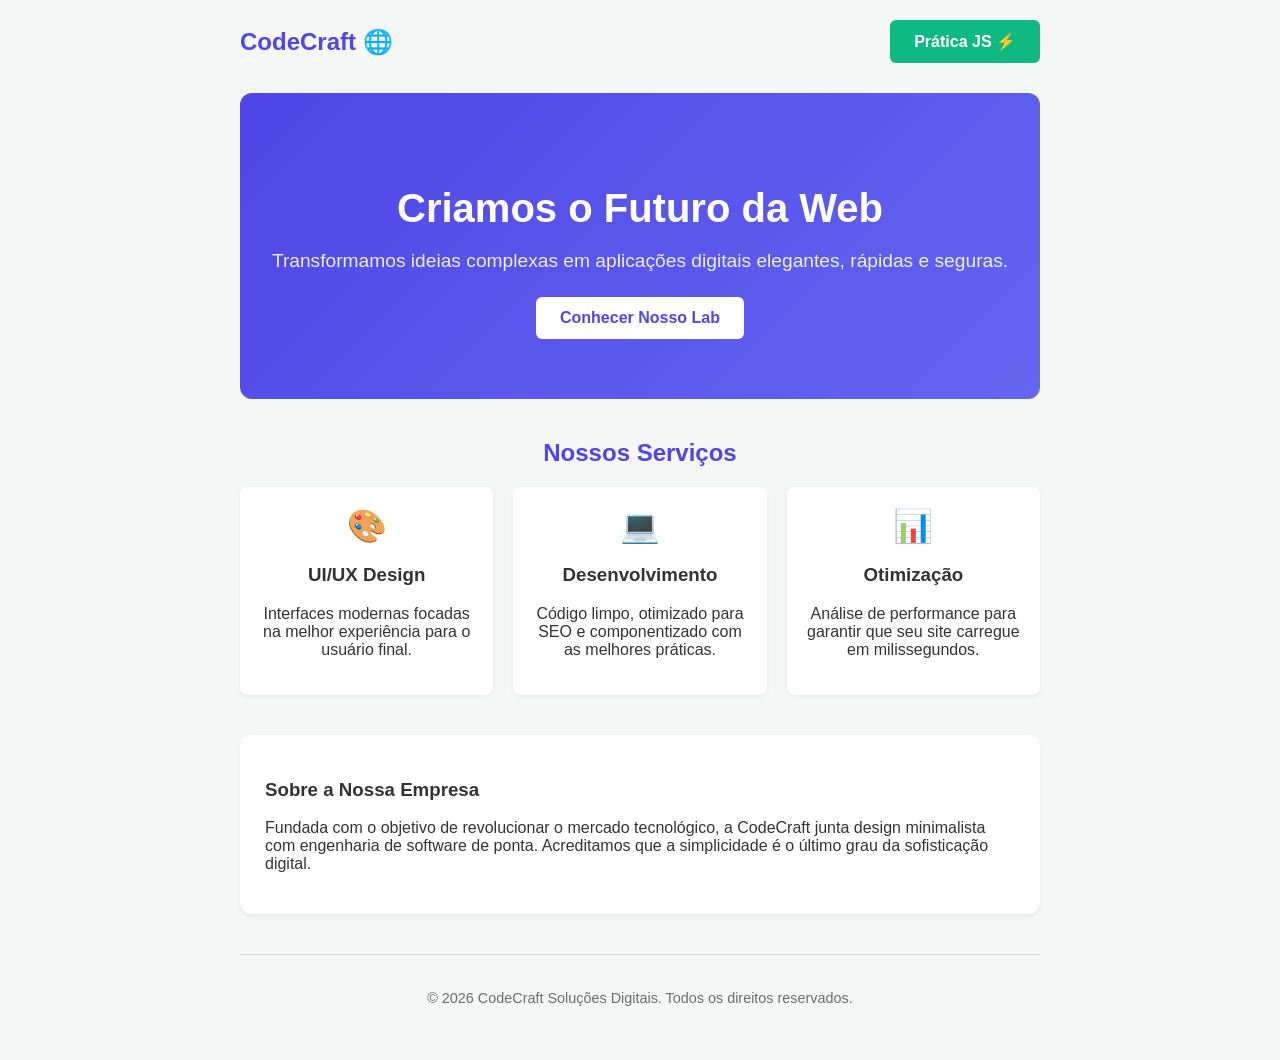
==== js/index/index.html @ 20994b1e "Add inittial files via upload." ====
<!DOCTYPE html>
<html lang="pt-BR">
<head>
    <meta charset="UTF-8">
    <meta name="viewport" content="width=device-width, initial-scale=1.0">
    <title>CodeCraft - Soluções Digitais</title>
    <link rel="stylesheet" href="../main.css">
</head>
<body>

    <header>
        <div style="font-weight: bold; font-size: 1.5rem; color: var(--primary-color);">CodeCraft 🌐</div>
        <nav>
            <a href="../jslab/jslab.html" class="btn-cta">Prática JS ⚡</a>
        </nav>
    </header>

    <div class="container">
        <section class="hero">
            <h1>Criamos o Futuro da Web</h1>
            <p>Transformamos ideias complexas em aplicações digitais elegantes, rápidas e seguras.</p>
            <a href="" class="btn-cta" style="background-color: white; color: var(--primary-color);">Conhecer Nosso Lab</a>
        </section>

        <h2 style="text-align: center; margin-bottom: 20px;">Nossos Serviços</h2>
        <section class="features">
            <div class="feature-card">
                <div style="font-size: 2rem; margin-bottom: 10px;">🎨</div>
                <h3>UI/UX Design</h3>
                <p>Interfaces modernas focadas na melhor experiência para o usuário final.</p>
            </div>
            <div class="feature-card">
                <div style="font-size: 2rem; margin-bottom: 10px;">💻</div>
                <h3>Desenvolvimento</h3>
                <p>Código limpo, otimizado para SEO e componentizado com as melhores práticas.</p>
            </div>
            <div class="feature-card">
                <div style="font-size: 2rem; margin-bottom: 10px;">📊</div>
                <h3>Otimização</h3>
                <p>Análise de performance para garantir que seu site carregue em milissegundos.</p>
            </div>
        </section>

        <section class="card">
            <h3>Sobre a Nossa Empresa</h3>
            <p>Fundada com o objetivo de revolucionar o mercado tecnológico, a CodeCraft junta design minimalista com engenharia de software de ponta. Acreditamos que a simplicidade é o último grau da sofisticação digital.</p>
        </section>

        <footer>
            <p>&copy; 2026 CodeCraft Soluções Digitais. Todos os direitos reservados.</p>
        </footer>
    </div>

</body>
</html>
---- js/main.css ----
:root {
            --bg-color: #f4f7f6;
            --text-color: #333;
            --card-bg: #ffffff;
            --primary-color: #4f46e5;
        }

        /* Classe que será usada para o Modo Escuro via JS */
        .dark-mode {
            --bg-color: #1e1e24;
            --text-color: #f4f7f6;
            --card-bg: #2b2b36;
            --primary-color: #818cf8;
        }

        body {
            font-family: 'Segoe UI', Tahoma, Geneva, Verdana, sans-serif;
            background-color: var(--bg-color);
            color: var(--text-color);
            margin: 0;
            padding: 20px;
            transition: background-color 0.3s, color 0.3s;
        }

        header {
            display: flex;
            justify-content: space-between;
            align-items: center;
            max-width: 800px;
            margin: 0 auto 30px auto;
        }

        .container {
            max-width: 800px;
            margin: 0 auto;
        }

        .card {
            background-color: var(--card-bg);
            padding: 25px;
            border-radius: 12px;
            box-shadow: 0 4px 6px rgba(0, 0, 0, 0.05);
            margin-bottom: 25px;
        }

        h2 {
            margin-top: 0;
            color: var(--primary-color);
        }

        .btn-group {
            display: flex;
            gap: 10px;
            flex-wrap: wrap;
            margin-top: 15px;
        }

        button {
            padding: 10px 20px;
            border: none;
            border-radius: 6px;
            cursor: pointer;
            font-weight: 600;
            transition: transform 0.1s, opacity 0.2s;
            background-color: var(--primary-color);
            color: white;
        }

        button:active {
            transform: scale(0.95);
        }

        .btn-secondary { background-color: #6b7280; }
        .btn-danger { background-color: #ef4444; }
        .btn-success { background-color: #10b981; }

        /* Estilos do Formulário */
        .form-group {
            margin-bottom: 15px;
        }

        label {
            display: block;
            margin-bottom: 5px;
            font-weight: 500;
        }

        input[type="text"], input[type="email"] {
            width: 100%;
            padding: 10px;
            border: 1px solid #ccc;
            border-radius: 6px;
            box-sizing: border-box;
            background-color: var(--bg-color);
            color: var(--text-color);
        }

        .error-message {
            color: #ef4444;
            font-size: 0.85rem;
            margin-top: 5px;
            display: none; /* Escondido por padrão, JS vai mostrar */
        }

        /* Lista dinâmica */
        ul {
            list-style-type: none;
            padding: 0;
        }

        li {
            background-color: var(--bg-color);
            padding: 10px 15px;
            margin-bottom: 8px;
            border-radius: 6px;
            display: flex;
            justify-content: space-between;
            align-items: center;
        }

        .contador-painel {
            font-size: 2rem;
            font-weight: bold;
            text-align: center;
            margin: 20px 0;
        }
        /* Estilos extras específicos apenas para o visual da Home Page */
        .hero {
            text-align: center;
            padding: 60px 20px;
            background: linear-gradient(135deg, var(--primary-color), #6366f1);
            color: white;
            border-radius: 12px;
            margin-bottom: 40px;
        }
        .hero h1 {
            font-size: 2.5rem;
            margin-bottom: 10px;
        }
        .hero p {
            font-size: 1.2rem;
            opacity: 0.9;
            margin-bottom: 25px;
        }
        .features {
            display: grid;
            grid-template-columns: repeat(auto-fit, minmax(220px, 1fr));
            gap: 20px;
            margin-bottom: 40px;
        }
        .feature-card {
            background-color: var(--card-bg);
            padding: 20px;
            border-radius: 8px;
            box-shadow: 0 2px 4px rgba(0,0,0,0.05);
            text-align: center;
        }
        .btn-cta {
            display: inline-block;
            background-color: #10b981; /* Verde Success */
            color: white;
            padding: 12px 24px;
            text-decoration: none;
            border-radius: 6px;
            font-weight: bold;
            transition: background 0.2s, transform 0.1s;
        }
        .btn-cta:hover {
            background-color: #059669;
        }
        .btn-cta:active {
            transform: scale(0.95);
        }
        footer {
            text-align: center;
            padding: 20px;
            font-size: 0.9rem;
            opacity: 0.7;
            border-top: 1px solid #ccc;
            margin-top: 40px;
        }
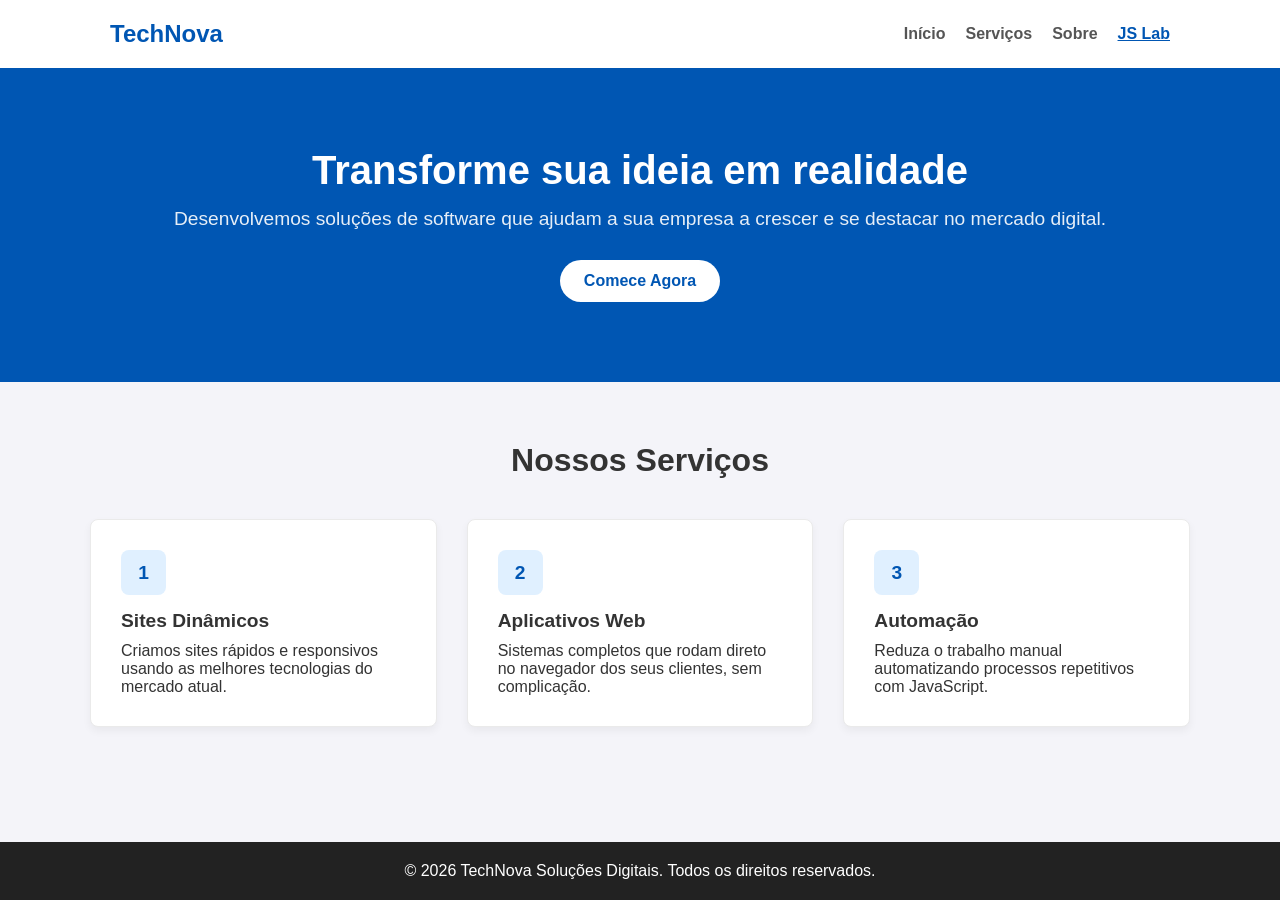
==== commit dc94b096: "Refactor: Index and jslab pages." ====
--- a/js/index/index.html
+++ b/js/index/index.html
@@ -3,53 +3,66 @@
 <head>
     <meta charset="UTF-8">
     <meta name="viewport" content="width=device-width, initial-scale=1.0">
-    <title>CodeCraft - Soluções Digitais</title>
+    <title>TechNova | Soluções Digitais</title>
     <link rel="stylesheet" href="../main.css">
 </head>
 <body>
 
-    <header>
-        <div style="font-weight: bold; font-size: 1.5rem; color: var(--primary-color);">CodeCraft 🌐</div>
-        <nav>
-            <a href="../jslab/jslab.html" class="btn-cta">Prática JS ⚡</a>
-        </nav>
+    <header class="header">
+        <div class="container header-content">
+            <a href="#" class="logo">TechNova</a>
+            <nav class="nav">
+                <ul>
+                    <li><a href="#">Início</a></li>
+                    <li><a href="#">Serviços</a></li>
+                    <li><a href="#">Sobre</a></li>
+                    <li><a href="../jslab/jslab.html" class="nav-highlight">JS Lab</a></li>
+                </ul>
+            </nav>
+        </div>
     </header>
 
-    <div class="container">
+    <main>
         <section class="hero">
-            <h1>Criamos o Futuro da Web</h1>
-            <p>Transformamos ideias complexas em aplicações digitais elegantes, rápidas e seguras.</p>
-            <a href="" class="btn-cta" style="background-color: white; color: var(--primary-color);">Conhecer Nosso Lab</a>
-        </section>
-
-        <h2 style="text-align: center; margin-bottom: 20px;">Nossos Serviços</h2>
-        <section class="features">
-            <div class="feature-card">
-                <div style="font-size: 2rem; margin-bottom: 10px;">🎨</div>
-                <h3>UI/UX Design</h3>
-                <p>Interfaces modernas focadas na melhor experiência para o usuário final.</p>
-            </div>
-            <div class="feature-card">
-                <div style="font-size: 2rem; margin-bottom: 10px;">💻</div>
-                <h3>Desenvolvimento</h3>
-                <p>Código limpo, otimizado para SEO e componentizado com as melhores práticas.</p>
-            </div>
-            <div class="feature-card">
-                <div style="font-size: 2rem; margin-bottom: 10px;">📊</div>
-                <h3>Otimização</h3>
-                <p>Análise de performance para garantir que seu site carregue em milissegundos.</p>
+            <div class="container">
+                <h2>Transforme sua ideia em realidade</h2>
+                <p>Desenvolvemos soluções de software que ajudam a sua empresa a crescer e se destacar no mercado digital.</p>
+                
+                <button id="btnAcaoPrincipal" class="btn btn-hero">
+                    Comece Agora
+                </button>
             </div>
         </section>
 
-        <section class="card">
-            <h3>Sobre a Nossa Empresa</h3>
-            <p>Fundada com o objetivo de revolucionar o mercado tecnológico, a CodeCraft junta design minimalista com engenharia de software de ponta. Acreditamos que a simplicidade é o último grau da sofisticação digital.</p>
+        <section class="services container">
+            <h3>Nossos Serviços</h3>
+            <div class="grid">
+                
+                <div class="card">
+                    <div class="card-icon">1</div>
+                    <h4>Sites Dinâmicos</h4>
+                    <p>Criamos sites rápidos e responsivos usando as melhores tecnologias do mercado atual.</p>
+                </div>
+
+                <div class="card">
+                    <div class="card-icon">2</div>
+                    <h4>Aplicativos Web</h4>
+                    <p>Sistemas completos que rodam direto no navegador dos seus clientes, sem complicação.</p>
+                </div>
+
+                <div class="card">
+                    <div class="card-icon">3</div>
+                    <h4>Automação</h4>
+                    <p>Reduza o trabalho manual automatizando processos repetitivos com JavaScript.</p>
+                </div>
+
+            </div>
         </section>
+    </main>
 
-        <footer>
-            <p>&copy; 2026 CodeCraft Soluções Digitais. Todos os direitos reservados.</p>
-        </footer>
-    </div>
+    <footer class="footer">
+        <p>&copy; 2026 TechNova Soluções Digitais. Todos os direitos reservados.</p>
+    </footer>
 
 </body>
 </html>
--- a/js/main.css
+++ b/js/main.css
@@ -1,181 +1,296 @@
-:root {
-            --bg-color: #f4f7f6;
-            --text-color: #333;
-            --card-bg: #ffffff;
-            --primary-color: #4f46e5;
-        }
-
-        /* Classe que será usada para o Modo Escuro via JS */
-        .dark-mode {
-            --bg-color: #1e1e24;
-            --text-color: #f4f7f6;
-            --card-bg: #2b2b36;
-            --primary-color: #818cf8;
-        }
-
-        body {
-            font-family: 'Segoe UI', Tahoma, Geneva, Verdana, sans-serif;
-            background-color: var(--bg-color);
-            color: var(--text-color);
-            margin: 0;
-            padding: 20px;
-            transition: background-color 0.3s, color 0.3s;
-        }
-
-        header {
-            display: flex;
-            justify-content: space-between;
-            align-items: center;
-            max-width: 800px;
-            margin: 0 auto 30px auto;
-        }
-
-        .container {
-            max-width: 800px;
-            margin: 0 auto;
-        }
-
-        .card {
-            background-color: var(--card-bg);
-            padding: 25px;
-            border-radius: 12px;
-            box-shadow: 0 4px 6px rgba(0, 0, 0, 0.05);
-            margin-bottom: 25px;
-        }
-
-        h2 {
-            margin-top: 0;
-            color: var(--primary-color);
-        }
-
-        .btn-group {
-            display: flex;
-            gap: 10px;
-            flex-wrap: wrap;
-            margin-top: 15px;
-        }
-
-        button {
-            padding: 10px 20px;
-            border: none;
-            border-radius: 6px;
-            cursor: pointer;
-            font-weight: 600;
-            transition: transform 0.1s, opacity 0.2s;
-            background-color: var(--primary-color);
-            color: white;
-        }
-
-        button:active {
-            transform: scale(0.95);
-        }
-
-        .btn-secondary { background-color: #6b7280; }
-        .btn-danger { background-color: #ef4444; }
-        .btn-success { background-color: #10b981; }
-
-        /* Estilos do Formulário */
-        .form-group {
-            margin-bottom: 15px;
-        }
-
-        label {
-            display: block;
-            margin-bottom: 5px;
-            font-weight: 500;
-        }
-
-        input[type="text"], input[type="email"] {
-            width: 100%;
-            padding: 10px;
-            border: 1px solid #ccc;
-            border-radius: 6px;
-            box-sizing: border-box;
-            background-color: var(--bg-color);
-            color: var(--text-color);
-        }
-
-        .error-message {
-            color: #ef4444;
-            font-size: 0.85rem;
-            margin-top: 5px;
-            display: none; /* Escondido por padrão, JS vai mostrar */
-        }
-
-        /* Lista dinâmica */
-        ul {
-            list-style-type: none;
-            padding: 0;
-        }
-
-        li {
-            background-color: var(--bg-color);
-            padding: 10px 15px;
-            margin-bottom: 8px;
-            border-radius: 6px;
-            display: flex;
-            justify-content: space-between;
-            align-items: center;
-        }
-
-        .contador-painel {
-            font-size: 2rem;
-            font-weight: bold;
-            text-align: center;
-            margin: 20px 0;
-        }
-        /* Estilos extras específicos apenas para o visual da Home Page */
-        .hero {
-            text-align: center;
-            padding: 60px 20px;
-            background: linear-gradient(135deg, var(--primary-color), #6366f1);
-            color: white;
-            border-radius: 12px;
-            margin-bottom: 40px;
-        }
-        .hero h1 {
-            font-size: 2.5rem;
-            margin-bottom: 10px;
-        }
-        .hero p {
-            font-size: 1.2rem;
-            opacity: 0.9;
-            margin-bottom: 25px;
-        }
-        .features {
-            display: grid;
-            grid-template-columns: repeat(auto-fit, minmax(220px, 1fr));
-            gap: 20px;
-            margin-bottom: 40px;
-        }
-        .feature-card {
-            background-color: var(--card-bg);
-            padding: 20px;
-            border-radius: 8px;
-            box-shadow: 0 2px 4px rgba(0,0,0,0.05);
-            text-align: center;
-        }
-        .btn-cta {
-            display: inline-block;
-            background-color: #10b981; /* Verde Success */
-            color: white;
-            padding: 12px 24px;
-            text-decoration: none;
-            border-radius: 6px;
-            font-weight: bold;
-            transition: background 0.2s, transform 0.1s;
-        }
-        .btn-cta:hover {
-            background-color: #059669;
-        }
-        .btn-cta:active {
-            transform: scale(0.95);
-        }
-        footer {
-            text-align: center;
-            padding: 20px;
-            font-size: 0.9rem;
-            opacity: 0.7;
-            border-top: 1px solid #ccc;
-            margin-top: 40px;
-        }+/* --- Reset Básico e Tipografia --- */
+* {
+    margin: 0;
+    padding: 0;
+    box-sizing: border-box;
+    font-family: Arial, sans-serif;
+}
+
+body {
+    background-color: #f4f4f9;
+    color: #333;
+    display: flex;
+    flex-direction: column;
+    min-height: 100vh;
+}
+
+.container {
+    max-width: 1100px;
+    margin: 0 auto;
+    padding: 0 20px;
+}
+
+/* --- Cabeçalho e Navegação --- */
+.header {
+    background-color: #ffffff;
+    box-shadow: 0 2px 5px rgba(0,0,0,0.1);
+    padding: 20px 0;
+}
+
+.header-content {
+    display: flex;
+    justify-content: space-between;
+    align-items: center;
+}
+
+.logo {
+    color: #0056b3;
+    font-size: 1.5rem;
+    font-weight: bold;
+    text-decoration: none;
+}
+
+.nav ul {
+    list-style: none;
+    display: flex;
+    gap: 20px;
+}
+
+.nav a {
+    text-decoration: none;
+    color: #555;
+    font-weight: bold;
+    transition: color 0.3s;
+}
+
+.nav a:hover {
+    color: #0056b3;
+}
+
+.nav-highlight {
+    color: #0056b3 !important;
+    text-decoration: underline !important;
+}
+
+/* --- Seção Hero (Página Inicial) --- */
+.hero {
+    background-color: #0056b3;
+    color: #ffffff;
+    text-align: center;
+    padding: 80px 20px;
+}
+
+.hero h2 {
+    font-size: 2.5rem;
+    margin-bottom: 15px;
+}
+
+.hero p {
+    font-size: 1.2rem;
+    margin-bottom: 30px;
+    opacity: 0.9;
+}
+
+/* --- Botões --- */
+.btn {
+    padding: 12px 24px;
+    border: none;
+    border-radius: 5px;
+    cursor: pointer;
+    font-size: 1rem;
+    font-weight: bold;
+    transition: background-color 0.3s;
+}
+
+.btn-hero {
+    background-color: #ffffff;
+    color: #0056b3;
+    border-radius: 30px;
+}
+
+.btn-hero:hover {
+    background-color: #e2e8f0;
+}
+
+.btn-success { background-color: #28a745; color: white; }
+.btn-success:hover { background-color: #218838; }
+
+.btn-purple { background-color: #6f42c1; color: white; }
+.btn-purple:hover { background-color: #5a32a3; }
+
+.btn-dark { background-color: #343a40; color: white; }
+.btn-dark:hover { background-color: #23272b; }
+
+.btn-blue { background-color: #007bff; color: white; }
+.btn-blue:hover { background-color: #0069d9; }
+
+.btn-danger { background-color: #dc3545; color: white; }
+.btn-danger:hover { background-color: #c82333; }
+
+/* --- Cards de Serviço --- */
+.services {
+    padding: 60px 0;
+    text-align: center;
+}
+
+.services h3 {
+    font-size: 2rem;
+    margin-bottom: 40px;
+}
+
+.grid {
+    display: grid;
+    grid-template-columns: repeat(auto-fit, minmax(300px, 1fr));
+    gap: 30px;
+}
+
+.card {
+    background: #ffffff;
+    padding: 30px;
+    border-radius: 8px;
+    box-shadow: 0 4px 8px rgba(0,0,0,0.05);
+    text-align: left;
+    border: 1px solid #eaeaea;
+}
+
+.card-icon {
+    width: 45px;
+    height: 45px;
+    background-color: #e0f0ff;
+    color: #0056b3;
+    display: flex;
+    align-items: center;
+    justify-content: center;
+    border-radius: 8px;
+    font-size: 1.2rem;
+    font-weight: bold;
+    margin-bottom: 15px;
+}
+
+.card h4 {
+    font-size: 1.2rem;
+    margin-bottom: 10px;
+}
+
+/* --- Rodapé --- */
+.footer {
+    background-color: #222;
+    color: #fff;
+    text-align: center;
+    padding: 20px;
+    margin-top: auto;
+}
+
+/* =========================================
+   ESTILOS DA PÁGINA DE PRÁTICA
+   ========================================= */
+
+.practice-header {
+    background-color: #ffffff;
+    padding: 20px;
+    border-radius: 8px;
+    box-shadow: 0 2px 5px rgba(0,0,0,0.1);
+    display: flex;
+    justify-content: space-between;
+    align-items: center;
+    margin: 30px auto;
+}
+
+.section-box {
+    background-color: #ffffff;
+    padding: 30px;
+    border-radius: 8px;
+    box-shadow: 0 2px 5px rgba(0,0,0,0.1);
+    margin-bottom: 30px;
+}
+
+.section-box h2 {
+    border-bottom: 1px solid #eee;
+    padding-bottom: 10px;
+    margin-bottom: 20px;
+}
+
+/* --- Formulários --- */
+.form-group {
+    margin-bottom: 15px;
+}
+
+.form-group label {
+    display: block;
+    margin-bottom: 5px;
+    font-weight: bold;
+}
+
+.form-control {
+    width: 100%;
+    padding: 10px;
+    border: 1px solid #ccc;
+    border-radius: 4px;
+}
+
+.form-check {
+    display: flex;
+    align-items: center;
+    gap: 10px;
+    margin-bottom: 20px;
+}
+
+.error-msg {
+    color: #dc3545;
+    font-size: 0.9rem;
+    margin-top: 10px;
+}
+
+/* --- Inputs em linha (Lista Dinâmica) --- */
+.input-group {
+    display: flex;
+    gap: 10px;
+    margin-bottom: 20px;
+}
+
+.input-group .form-control {
+    flex-grow: 1;
+}
+
+.task-list {
+    list-style-type: disc;
+    padding-left: 20px;
+}
+
+.task-list li {
+    margin-bottom: 10px;
+}
+
+.btn-group {
+    display: flex;
+    gap: 15px;
+    flex-wrap: wrap;
+}
+
+/* --- MODAL (Janela flutuante) --- */
+.modal-overlay {
+    position: fixed;
+    top: 0; left: 0; right: 0; bottom: 0;
+    background-color: rgba(0, 0, 0, 0.6);
+    display: flex;
+    align-items: center;
+    justify-content: center;
+    z-index: 1000;
+}
+
+.modal-content {
+    background-color: #fff;
+    padding: 30px;
+    border-radius: 8px;
+    width: 90%;
+    max-width: 400px;
+    box-shadow: 0 10px 25px rgba(0,0,0,0.2);
+}
+
+.modal-content h3 {
+    margin-bottom: 15px;
+}
+
+.modal-content p {
+    margin-bottom: 25px;
+    color: #555;
+}
+
+.modal-actions {
+    text-align: right;
+}
+
+/* --- CLASSE DE UTILIDADE PARA O JS --- */
+.hidden {
+    display: none !important;
+}
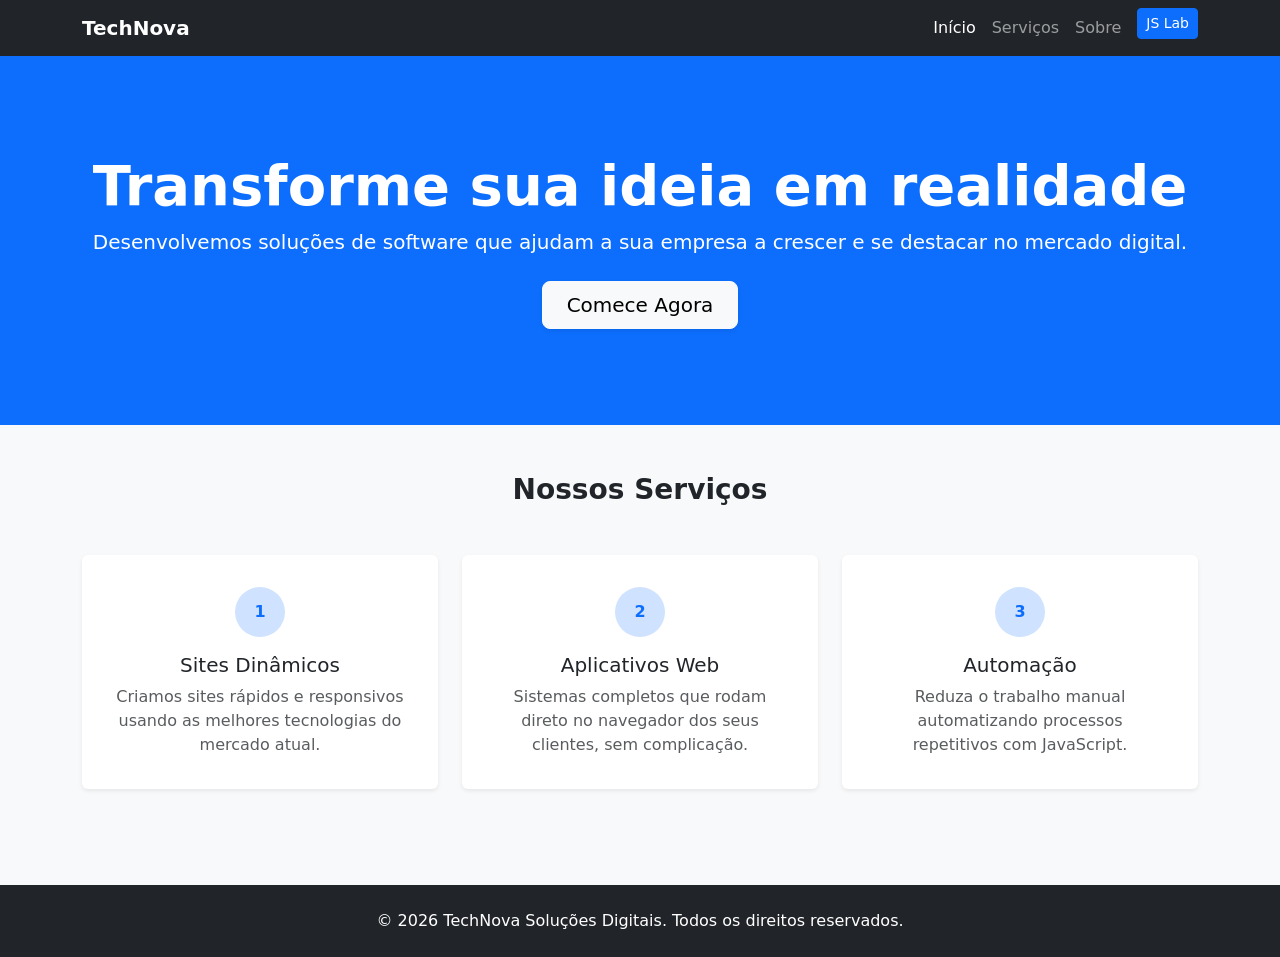
==== commit 47c94d0e: "Refactor: Add bootstrap script to pages and adjust classes." ====
--- a/js/index/index.html
+++ b/js/index/index.html
@@ -4,65 +4,80 @@
     <meta charset="UTF-8">
     <meta name="viewport" content="width=device-width, initial-scale=1.0">
     <title>TechNova | Soluções Digitais</title>
-    <link rel="stylesheet" href="../main.css">
-</head>
-<body>
+    <link href="https://cdn.jsdelivr.net/npm/bootstrap@5.3.3/dist/css/bootstrap.min.css" rel="stylesheet" integrity="sha384-QWTKZyjpPEjISv5WaRU9OFeRpok6YctnYmDr5pNlyT2bRjXh0JMhjY6hW+ALEwIH" crossorigin="anonymous">
+    </head>
+<body class="bg-light text-dark">
 
-    <header class="header">
-        <div class="container header-content">
-            <a href="#" class="logo">TechNova</a>
-            <nav class="nav">
-                <ul>
-                    <li><a href="#">Início</a></li>
-                    <li><a href="#">Serviços</a></li>
-                    <li><a href="#">Sobre</a></li>
-                    <li><a href="../jslab/jslab.html" class="nav-highlight">JS Lab</a></li>
+    <nav class="navbar navbar-expand-lg navbar-dark bg-dark sticky-top">
+        <div class="container">
+            <a class="navbar-brand fw-bold" href="#">TechNova</a>
+            <button class="navbar-toggler" type="button" data-bs-toggle="collapse" data-bs-target="#navbarNav" aria-controls="navbarNav" aria-expanded="false" aria-label="Toggle navigation">
+                <span class="navbar-toggler-icon"></span>
+            </button>
+            <div class="collapse navbar-collapse justify-content-end" id="navbarNav">
+                <ul class="navbar-nav">
+                    <li class="nav-item"><a class="nav-link active" href="#">Início</a></li>
+                    <li class="nav-item"><a class="nav-link" href="#">Serviços</a></li>
+                    <li class="nav-item"><a class="nav-link" href="#">Sobre</a></li>
+                    <li class="nav-item"><a class="btn btn-primary btn-sm ms-lg-2 mt-2 mt-lg-0" href="../jslab/jslab.html">JS Lab</a></li>
                 </ul>
-            </nav>
+            </div>
         </div>
-    </header>
+    </nav>
 
     <main>
-        <section class="hero">
-            <div class="container">
-                <h2>Transforme sua ideia em realidade</h2>
-                <p>Desenvolvemos soluções de software que ajudam a sua empresa a crescer e se destacar no mercado digital.</p>
-                
-                <button id="btnAcaoPrincipal" class="btn btn-hero">
+        <section class="bg-primary text-white text-center py-5">
+            <div class="container my-5">
+                <h2 class="display-4 fw-bold">Transforme sua ideia em realidade</h2>
+                <p class="lead mb-4">Desenvolvemos soluções de software que ajudam a sua empresa a crescer e se destacar no mercado digital.</p>
+                <button id="btnAcaoPrincipal" class="btn btn-light btn-lg px-4 shadow-sm">
                     Comece Agora
                 </button>
             </div>
         </section>
 
-        <section class="services container">
-            <h3>Nossos Serviços</h3>
-            <div class="grid">
+        <section class="container py-5">
+            <h3 class="text-center mb-5 fw-bold">Nossos Serviços</h3>
+            <div class="row g-4">
                 
-                <div class="card">
-                    <div class="card-icon">1</div>
-                    <h4>Sites Dinâmicos</h4>
-                    <p>Criamos sites rápidos e responsivos usando as melhores tecnologias do mercado atual.</p>
+                <div class="col-md-4">
+                    <div class="card h-100 shadow-sm border-0 text-center p-3">
+                        <div class="card-body">
+                            <div class="bg-primary-subtle text-primary rounded-circle d-inline-flex align-items-center justify-content-center mb-3" style="width: 50px; height: 50px; font-weight: bold;">1</div>
+                            <h4 class="card-title h5">Sites Dinâmicos</h4>
+                            <p class="card-text text-muted">Criamos sites rápidos e responsivos usando as melhores tecnologias do mercado atual.</p>
+                        </div>
+                    </div>
                 </div>
 
-                <div class="card">
-                    <div class="card-icon">2</div>
-                    <h4>Aplicativos Web</h4>
-                    <p>Sistemas completos que rodam direto no navegador dos seus clientes, sem complicação.</p>
+                <div class="col-md-4">
+                    <div class="card h-100 shadow-sm border-0 text-center p-3">
+                        <div class="card-body">
+                            <div class="bg-primary-subtle text-primary rounded-circle d-inline-flex align-items-center justify-content-center mb-3" style="width: 50px; height: 50px; font-weight: bold;">2</div>
+                            <h4 class="card-title h5">Aplicativos Web</h4>
+                            <p class="card-text text-muted">Sistemas completos que rodam direto no navegador dos seus clientes, sem complicação.</p>
+                        </div>
+                    </div>
                 </div>
 
-                <div class="card">
-                    <div class="card-icon">3</div>
-                    <h4>Automação</h4>
-                    <p>Reduza o trabalho manual automatizando processos repetitivos com JavaScript.</p>
+                <div class="col-md-4">
+                    <div class="card h-100 shadow-sm border-0 text-center p-3">
+                        <div class="card-body">
+                            <div class="bg-primary-subtle text-primary rounded-circle d-inline-flex align-items-center justify-content-center mb-3" style="width: 50px; height: 50px; font-weight: bold;">3</div>
+                            <h4 class="card-title h5">Automação</h4>
+                            <p class="card-text text-muted">Reduza o trabalho manual automatizando processos repetitivos com JavaScript.</p>
+                        </div>
+                    </div>
                 </div>
 
             </div>
         </section>
     </main>
 
-    <footer class="footer">
-        <p>&copy; 2026 TechNova Soluções Digitais. Todos os direitos reservados.</p>
+    <footer class="bg-dark text-white text-center py-4 mt-5">
+        <p class="mb-0">&copy; 2026 TechNova Soluções Digitais. Todos os direitos reservados.</p>
     </footer>
 
+    <script src="https://cdn.jsdelivr.net/npm/bootstrap@5.3.3/dist/js/bootstrap.bundle.min.js" integrity="sha384-YvpcrYf0tY3lHB60NNkmXc5s9fDVZLESaAA55NDzOxhy9GkcIdslK1eN7N6jIeHz" crossorigin="anonymous"></script>
 </body>
 </html>
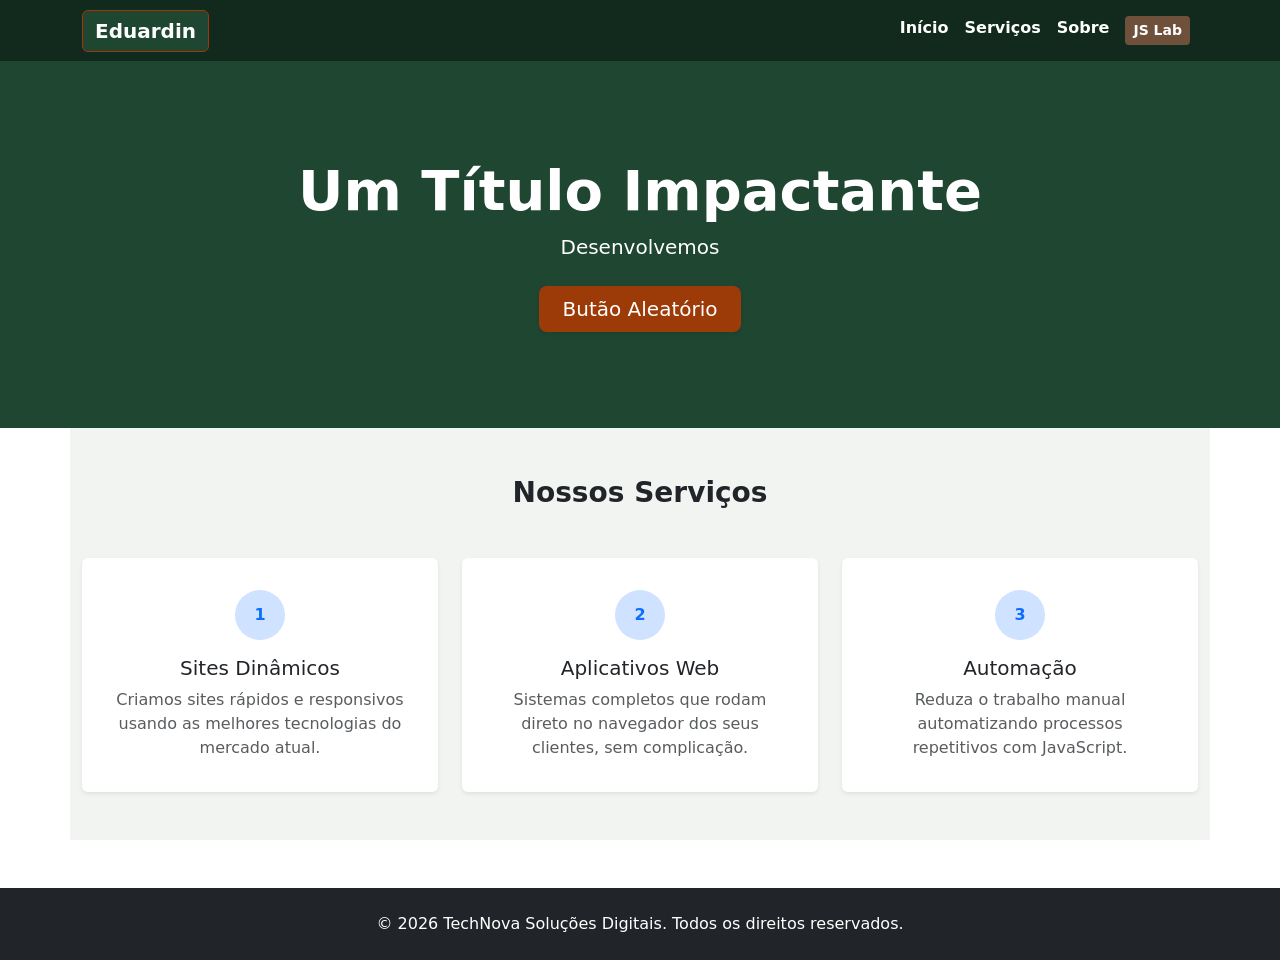
==== commit e4c24126: "Refactor: Adjust CSS style for home page navbar and hero section." ====
--- a/js/index/index.html
+++ b/js/index/index.html
@@ -1,83 +1,83 @@
 <!DOCTYPE html>
 <html lang="pt-BR">
-<head>
-    <meta charset="UTF-8">
-    <meta name="viewport" content="width=device-width, initial-scale=1.0">
-    <title>TechNova | Soluções Digitais</title>
-    <link href="https://cdn.jsdelivr.net/npm/bootstrap@5.3.3/dist/css/bootstrap.min.css" rel="stylesheet" integrity="sha384-QWTKZyjpPEjISv5WaRU9OFeRpok6YctnYmDr5pNlyT2bRjXh0JMhjY6hW+ALEwIH" crossorigin="anonymous">
+    <head>
+        <meta charset="UTF-8">
+        <meta name="viewport" content="width=device-width, initial-scale=1.0">
+        <title>TechNova | Soluções Digitais</title>
+        <link href="https://cdn.jsdelivr.net/npm/bootstrap@5.3.3/dist/css/bootstrap.min.css" rel="stylesheet" integrity="sha384-QWTKZyjpPEjISv5WaRU9OFeRpok6YctnYmDr5pNlyT2bRjXh0JMhjY6hW+ALEwIH" crossorigin="anonymous">
+        <link rel="stylesheet" href="../main.css">
     </head>
-<body class="bg-light text-dark">
+    <body>
+        <nav id="home-page-navbar" class="navbar navbar-expand-lg sticky-top">
+            <div class="container">
+                <a id="navbar-brand" class="navbar-brand btn btn-primary fw-bold" href="#">Eduardin</a>
+                <button class="navbar-toggler" type="button" data-bs-toggle="collapse" data-bs-target="#navbarNav" aria-controls="navbarNav" aria-expanded="false" aria-label="Toggle navigation">
+                    <span class="navbar-toggler-icon"></span>
+                </button>
+                <div class="collapse navbar-collapse justify-content-end" id="navbar-nav">
+                    <ul class="navbar-nav">
+                        <li class="nav-item"><a class="nav-link active" href="#">Início</a></li>
+                        <li class="nav-item"><a class="nav-link" href="#">Serviços</a></li>
+                        <li class="nav-item"><a class="nav-link" href="#">Sobre</a></li>
+                        <li class="nav-item"><a id="jslab-btn" class="btn btn-primary btn-sm m-2" href="../jslab/jslab.html">JS Lab</a></li>
+                    </ul>
+                </div>
+            </div>
+        </nav>
 
-    <nav class="navbar navbar-expand-lg navbar-dark bg-dark sticky-top">
-        <div class="container">
-            <a class="navbar-brand fw-bold" href="#">TechNova</a>
-            <button class="navbar-toggler" type="button" data-bs-toggle="collapse" data-bs-target="#navbarNav" aria-controls="navbarNav" aria-expanded="false" aria-label="Toggle navigation">
-                <span class="navbar-toggler-icon"></span>
-            </button>
-            <div class="collapse navbar-collapse justify-content-end" id="navbarNav">
-                <ul class="navbar-nav">
-                    <li class="nav-item"><a class="nav-link active" href="#">Início</a></li>
-                    <li class="nav-item"><a class="nav-link" href="#">Serviços</a></li>
-                    <li class="nav-item"><a class="nav-link" href="#">Sobre</a></li>
-                    <li class="nav-item"><a class="btn btn-primary btn-sm ms-lg-2 mt-2 mt-lg-0" href="../jslab/jslab.html">JS Lab</a></li>
-                </ul>
-            </div>
-        </div>
-    </nav>
+        <main>
+            <section id="hero-section" class="text-center py-5">
+                <div class="container my-5">
+                    <h2 class="display-4 fw-bold">Um Título Impactante</h2>
+                    <p class="lead mb-4">Desenvolvemos</p>
+                    <button id="action-btn" class="btn btn-light btn-lg px-4 shadow-sm" title="Faiz Nada">
+                        Butão Aleatório
+                    </button>
+                </div>
+            </section>
 
-    <main>
-        <section class="bg-primary text-white text-center py-5">
-            <div class="container my-5">
-                <h2 class="display-4 fw-bold">Transforme sua ideia em realidade</h2>
-                <p class="lead mb-4">Desenvolvemos soluções de software que ajudam a sua empresa a crescer e se destacar no mercado digital.</p>
-                <button id="btnAcaoPrincipal" class="btn btn-light btn-lg px-4 shadow-sm">
-                    Comece Agora
-                </button>
-            </div>
-        </section>
-
-        <section class="container py-5">
-            <h3 class="text-center mb-5 fw-bold">Nossos Serviços</h3>
-            <div class="row g-4">
-                
-                <div class="col-md-4">
-                    <div class="card h-100 shadow-sm border-0 text-center p-3">
-                        <div class="card-body">
-                            <div class="bg-primary-subtle text-primary rounded-circle d-inline-flex align-items-center justify-content-center mb-3" style="width: 50px; height: 50px; font-weight: bold;">1</div>
-                            <h4 class="card-title h5">Sites Dinâmicos</h4>
-                            <p class="card-text text-muted">Criamos sites rápidos e responsivos usando as melhores tecnologias do mercado atual.</p>
+            <section id="services-section" class="container py-5">
+                <h3 class="text-center mb-5 fw-bold">Nossos Serviços</h3>
+                <div class="row g-4">
+                    
+                    <div class="col-md-4">
+                        <div class="card h-100 shadow-sm border-0 text-center p-3">
+                            <div class="card-body">
+                                <div class="bg-primary-subtle text-primary rounded-circle d-inline-flex align-items-center justify-content-center mb-3" style="width: 50px; height: 50px; font-weight: bold;">1</div>
+                                <h4 class="card-title h5">Sites Dinâmicos</h4>
+                                <p class="card-text text-muted">Criamos sites rápidos e responsivos usando as melhores tecnologias do mercado atual.</p>
+                            </div>
                         </div>
                     </div>
-                </div>
 
-                <div class="col-md-4">
-                    <div class="card h-100 shadow-sm border-0 text-center p-3">
-                        <div class="card-body">
-                            <div class="bg-primary-subtle text-primary rounded-circle d-inline-flex align-items-center justify-content-center mb-3" style="width: 50px; height: 50px; font-weight: bold;">2</div>
-                            <h4 class="card-title h5">Aplicativos Web</h4>
-                            <p class="card-text text-muted">Sistemas completos que rodam direto no navegador dos seus clientes, sem complicação.</p>
+                    <div class="col-md-4">
+                        <div class="card h-100 shadow-sm border-0 text-center p-3">
+                            <div class="card-body">
+                                <div class="bg-primary-subtle text-primary rounded-circle d-inline-flex align-items-center justify-content-center mb-3" style="width: 50px; height: 50px; font-weight: bold;">2</div>
+                                <h4 class="card-title h5">Aplicativos Web</h4>
+                                <p class="card-text text-muted">Sistemas completos que rodam direto no navegador dos seus clientes, sem complicação.</p>
+                            </div>
                         </div>
                     </div>
-                </div>
 
-                <div class="col-md-4">
-                    <div class="card h-100 shadow-sm border-0 text-center p-3">
-                        <div class="card-body">
-                            <div class="bg-primary-subtle text-primary rounded-circle d-inline-flex align-items-center justify-content-center mb-3" style="width: 50px; height: 50px; font-weight: bold;">3</div>
-                            <h4 class="card-title h5">Automação</h4>
-                            <p class="card-text text-muted">Reduza o trabalho manual automatizando processos repetitivos com JavaScript.</p>
+                    <div class="col-md-4">
+                        <div class="card h-100 shadow-sm border-0 text-center p-3">
+                            <div class="card-body">
+                                <div class="bg-primary-subtle text-primary rounded-circle d-inline-flex align-items-center justify-content-center mb-3" style="width: 50px; height: 50px; font-weight: bold;">3</div>
+                                <h4 class="card-title h5">Automação</h4>
+                                <p class="card-text text-muted">Reduza o trabalho manual automatizando processos repetitivos com JavaScript.</p>
+                            </div>
                         </div>
                     </div>
+
                 </div>
+            </section>
+        </main>
 
-            </div>
-        </section>
-    </main>
+        <footer class="bg-dark text-white text-center py-4 mt-5">
+            <p class="mb-0">&copy; 2026 TechNova Soluções Digitais. Todos os direitos reservados.</p>
+        </footer>
 
-    <footer class="bg-dark text-white text-center py-4 mt-5">
-        <p class="mb-0">&copy; 2026 TechNova Soluções Digitais. Todos os direitos reservados.</p>
-    </footer>
-
-    <script src="https://cdn.jsdelivr.net/npm/bootstrap@5.3.3/dist/js/bootstrap.bundle.min.js" integrity="sha384-YvpcrYf0tY3lHB60NNkmXc5s9fDVZLESaAA55NDzOxhy9GkcIdslK1eN7N6jIeHz" crossorigin="anonymous"></script>
-</body>
+        <script src="https://cdn.jsdelivr.net/npm/bootstrap@5.3.3/dist/js/bootstrap.bundle.min.js" integrity="sha384-YvpcrYf0tY3lHB60NNkmXc5s9fDVZLESaAA55NDzOxhy9GkcIdslK1eN7N6jIeHz" crossorigin="anonymous"></script>
+    </body>
 </html>
--- a/js/main.css
+++ b/js/main.css
@@ -0,0 +1,58 @@
+:root {
+    --primary-color: #112A1D;
+    --secondary-color: #1E4631;
+
+    --accent-color: #9c3b08;
+    --accent-hover-color: #ff9d69;
+
+    --background-light-color: #F2F4F2;
+    --background-dark-color: #1A1A1A;
+    --foreground-primary-color: #0D0D0D;
+    --foreground-alternative-color: #FFFFFF;
+    --foreground-secondary-color: #4A3728;
+    --foreground-detail-color: #6E503B;
+}
+
+/* Home Page Navbar */
+
+#home-page-navbar.navbar {
+    background-color: var(--primary-color);
+}
+
+#home-page-navbar a {
+    color: var(--foreground-alternative-color);
+    font-weight: bold;
+}
+
+#navbar-brand {
+    background-color: var(--secondary-color);
+    border: 1px solid var(--accent-color);
+}
+
+#jslab-btn {
+    background-color: var(--foreground-detail-color);
+    border: none;
+}
+
+/* Hero Section */
+
+#hero-section {
+    background-color: var(--secondary-color);
+}
+
+#hero-section h2,
+#hero-section p {
+    color: var(--foreground-alternative-color);
+}
+
+#action-btn {
+    background-color: var(--accent-color);
+    color: var(--foreground-alternative-color);
+    border: none;
+}
+
+/* Services Section */
+
+#services-section {
+    background-color: var(--background-light-color);
+}
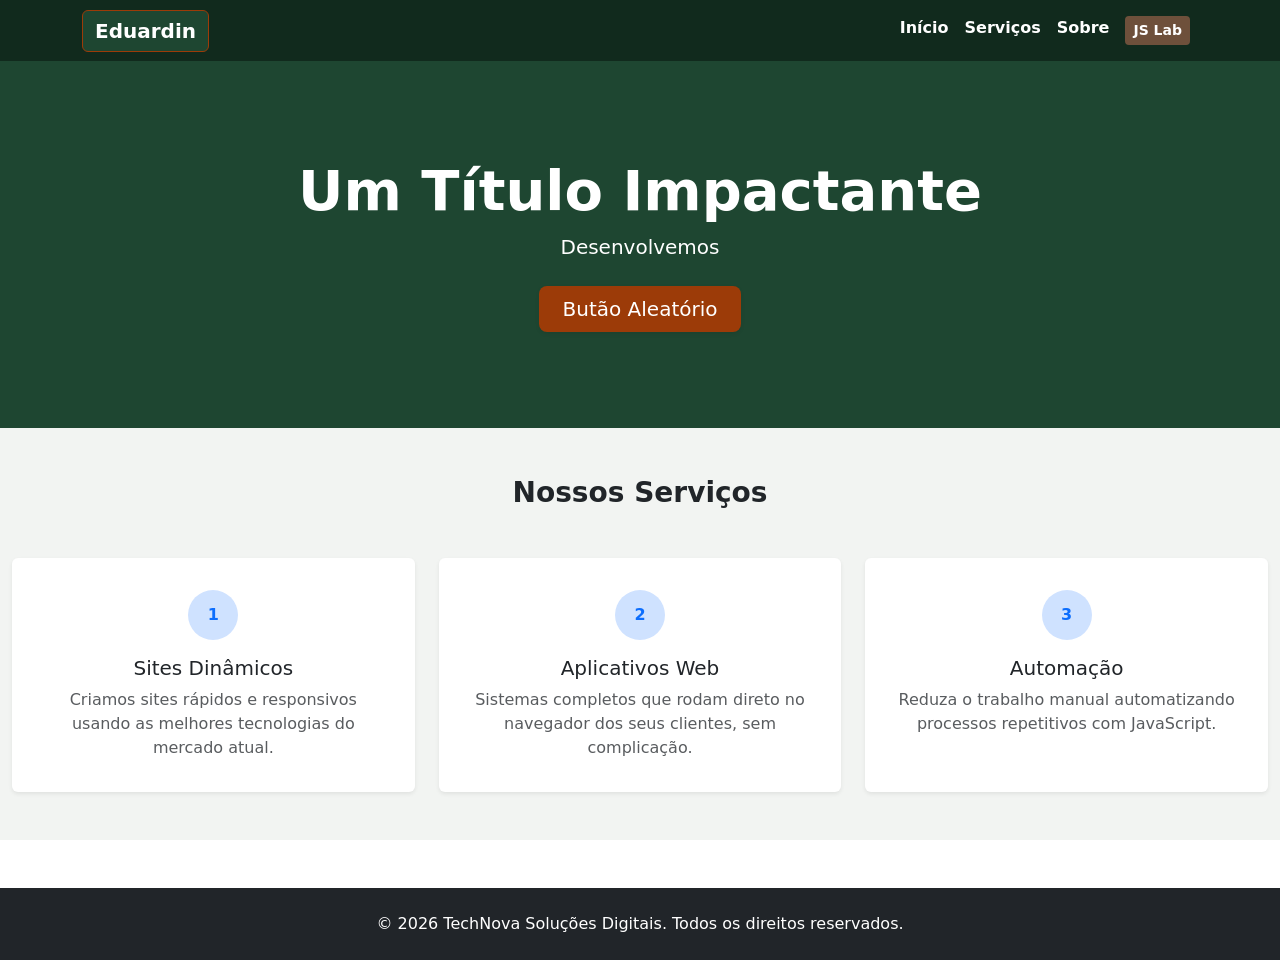
==== commit e9eefab0: "Refactor: Home page style refactor." ====
--- a/js/index/index.html
+++ b/js/index/index.html
@@ -36,7 +36,7 @@
                 </div>
             </section>
 
-            <section id="services-section" class="container py-5">
+            <section id="services-section" class="container-fluid d-flex flex-column py-5">
                 <h3 class="text-center mb-5 fw-bold">Nossos Serviços</h3>
                 <div class="row g-4">
                     
--- a/js/main.css
+++ b/js/main.css
@@ -55,4 +55,5 @@
 
 #services-section {
     background-color: var(--background-light-color);
-}+}
+
